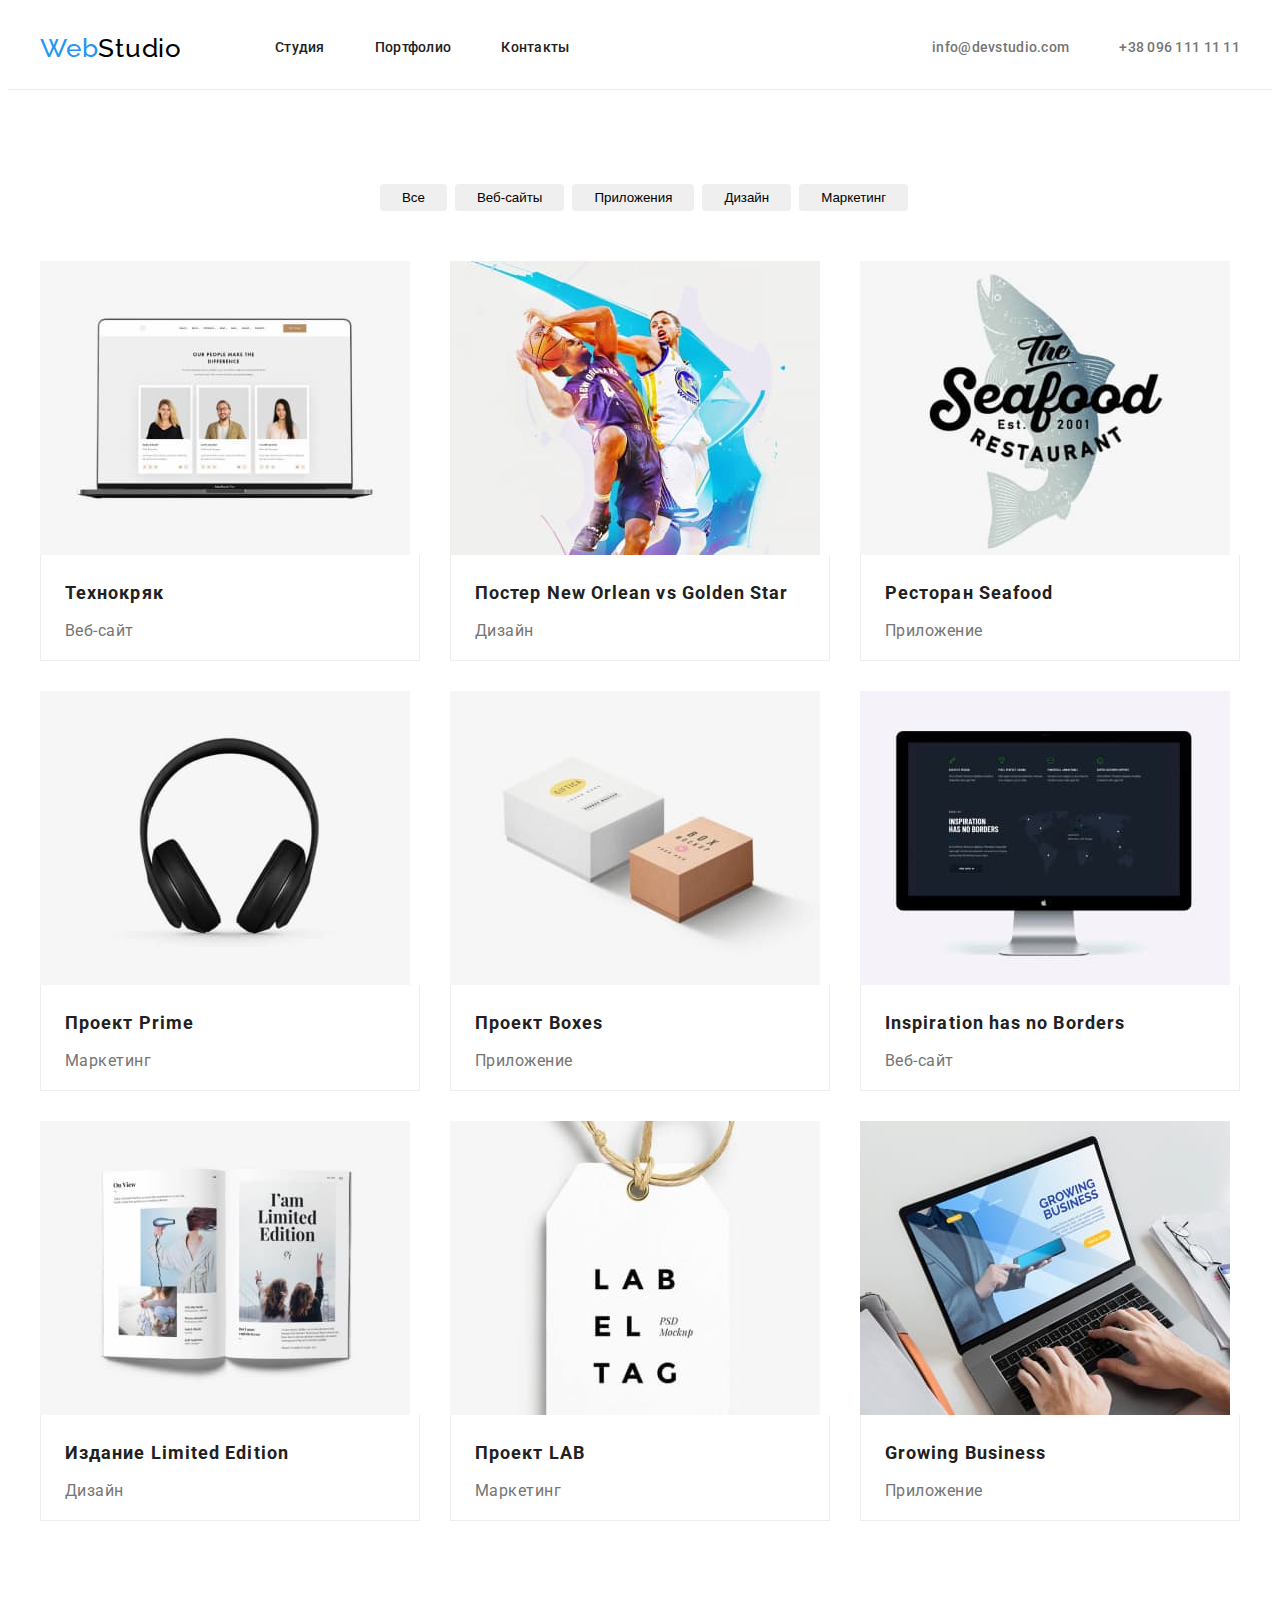
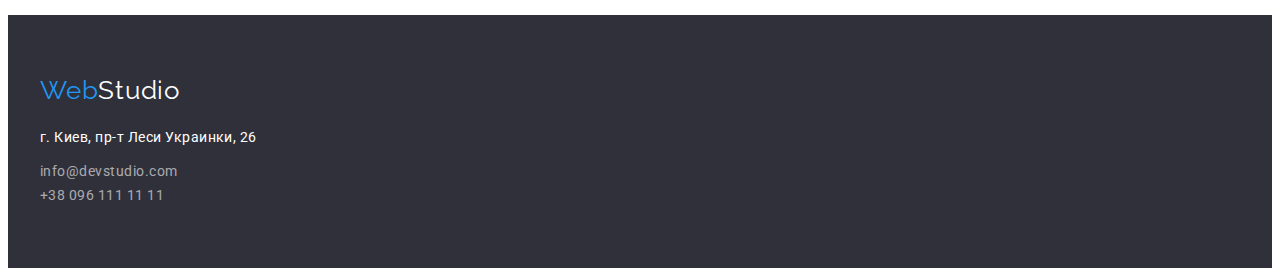
==== portfolio.html @ 27c7fae9 "20-03" ====
<!DOCTYPE html>
<html lang="ru">
<head>
    <meta charset="UTF-8">
    <meta http-equiv="X-UA-Compatible" content="IE=edge">
    <meta name="viewport" content="width=device-width, initial-scale=1.0">
    <title>Document</title>
    <link rel="stylesheet" href="https://cdnjs.cloudflare.com/ajax/libs/modern-normalize/1.0.0/modern-normalize.min.css"
        integrity="sha512-ISS7cAi1PEhQ8jnbJpJZMd29NlhNj4AWYyLOSp2CE/CsHxTCu+r+t0D2yoJudVrd0/8fTVPUVDzY5Tvli75u/g=="
        crossorigin="anonymous" />
    <link rel="preconnect" href="https://fonts.gstatic.com">
    <link href="https://fonts.googleapis.com/css2?family=Raleway:wght@700&family=Roboto:wght@400;500;700;900&display=swap"
        rel="stylesheet">
    <link rel="stylesheet" href="./css/style.css">
    
</head>
<body>
    <!--Шапка сайта-->
    <header class="header">
        <div class="container page-header">
            <!--Навигация-->
            <nav>
                <!--Логотип-->
                <a href="./index.html" class="logo-header"><span>Web</span>Studio</a>
                <ul class="site-nav">
                    <li><a href="./index.html" class="link">Студия</a></li>
                    <li><a href="./portfolio.html" class="link current">Портфолио</a></li>
                    <li><a href="" class="link">Контакты</a></li>
                </ul>
            </nav>
            <ul class="communication-header">
                <li><a href="mailto:info@devstudio.com" class="link">info@devstudio.com</a></li>
                <li><a href="tel:+380961111111" class="link">+38 096 111 11 11</a></li>
            </ul>
        </div>
    </header>
    <main>
        <!-- Секция Портфолио -->
        <h1 class="visually-hidden">Портфолио</h1>
        <!--Фильтр проектов-->
        <section class="portfoleo">
            <div class="container">
                <h2 class="visually-hidden">Фильтр проектов</h2>
                <ul class="portfoleo-filters-list">
                    <li class="portfoleo-filters-list-item">
                        <button type="button" class="portfoleo-button">Все</button>
                    </li>
                    <li class="portfoleo-filters-list-item">
                        <button type="button" class="portfoleo-button">Веб-сайты</button>
                    </li>
                    <li class="portfoleo-filters-list-item">
                        <button type="button" class="portfoleo-button">Приложения</button>
                    </li>
                    <li class="portfoleo-filters-list-item">
                        <button type="button" class="portfoleo-button">Дизайн</button>
                    </li>
                    <li class="portfoleo-filters-list-item">
                        <button type="button" class="portfoleo-button">Маркетинг</button>
                    </li>
                </ul>
                <!--Список проектов-->
                <h2 class="visually-hidden">Список проектов</h2>
                <ul class="portfoleo-project-list">
                    <li class="portfoleo-project-list-item">
                        <img src="./images/project/web-tekhnokryak.jpg" alt="На ноутбуке мужчина и две денщины" width="370">
                        <div class="portfoleo-project-wapper">
                            <h3 class="section-list">Технокряк</h3>
                            <p>Веб-сайт</p>
                        </div>
                    </li>
                    <li class="portfoleo-project-list-item">
                        <img src="./images/project/poster-basketball.jpg" alt="Двое мужчин играют в баскетбол" width="370">
                        <div class="portfoleo-project-wapper">
                            <h3 class="section-list">Постер New Orlean vs Golden Star</h3>
                            <p>Дизайн</p>
                        </div>
                    </li>
                    <li class="portfoleo-project-list-item">
                        <img src="./images/project/seafood.jpg" alt="Логотип ресторана Seafood" width="370">
                            <div class="portfoleo-project-wapper">
                            <h3 class="section-list">Ресторан Seafood</h3>
                        <p>Приложение</p>
                    </div>
                    </li>
                    <li class="portfoleo-project-list-item">
                        <img src="./images/project/project-prime.jpg" alt="Фотография наушников" width="370">
                        <div class="portfoleo-project-wapper">
                            <h3 class="section-list">Проект Prime</h3>
                            <p>Маркетинг</p>
                        </div>
                    </li>
                    <li class="portfoleo-project-list-item">
                        <img src="./images/project/project-boxes.jpg" alt="Две коробки с надписями" width="370">
                        <div class="portfoleo-project-wapper">
                            <h3 class="section-list">Проект Boxes</h3>
                            <p>Приложение</p>
                        </div>
                    </li>
                    <li class="portfoleo-project-list-item">
                        <img src="./images/project/web-inspiration.jpg" alt="Монитор с изображением страницы Веб-сайа" width="370">
                        <div class="portfoleo-project-wapper">
                            <h3 class="section-list">Inspiration has no Borders</h3>
                            <p>Веб-сайт</p>
                        </div>
                    </li>
                    <li class="portfoleo-project-list-item">
                        <img src="./images/project/limited-edition.jpg" alt="Разворот журнала" width="370">
                        <div class="portfoleo-project-wapper">
                            <h3 class="section-list">Издание Limited Edition</h3>
                            <p>Дизайн</p>
                        </div>
                    </li>
                    <li class="portfoleo-project-list-item">
                        <img src="./images/project/project-lab.jpg" alt="Изображение ярлыка" width="370">
                        <div class="portfoleo-project-wapper">
                            <h3 class="section-list">Проект LAB</h3>
                            <p>Маркетинг</p>
                        </div>
                    </li>
                    <li class="portfoleo-project-list-item">
                        <img src="./images/project/growing-business.jpg" alt="Человек работает на ноутбуке" width="370">
                        <div class="portfoleo-project-wapper">
                            <h3 class="section-list">Growing Business</h3>
                            <p>Приложение</p>
                        </div>
                    </li>
                </ul>
            </div>
        </section>
    </main>
    <!--Подвал сайта-->
    <footer>
        <div class="container">
        <!--Логотип-->
        <a href="./index.html" class="logo-footer"><span>Web</span>Studio</a>
        <address class="address">
            <p>г. Киев, пр-т Леси Украинки, 26</p>
            <ul class="communication-footer">
                <li><a href="mailto:info@devstudio.com" class="link">info@devstudio.com</a></li>
                <li><a href="tel:+380961111111" class="link">+38 096 111 11 11</a></li>
            </ul>
        </address>
        </div>
    </footer>
</body>
</html>
---- css/style.css ----
/* Основной цвет текста #757575 */
/* Вторичный цвет текста #212121 */
/* Синий цвет #2196F3 */
/* Белый цвет #FFFFFF */
/* Цвет ссылок футера rgba(255, 255, 255, 0.6) */
/* Вторичный цвет фона #F5F4FA */

:root {
  --primary-text-color: #757575;
  --primary-section-text-color: #ffffff;
  --primary-section-background-color: #2f303a;
  --footer-section-background-color: #2f303a;
  --title-text-color: #212121;
  --accent-color: #2196f3;
  --primary-background-color: #ffffff;
  --second-background-color: #f5f4fa;
  --logo-header-color: #000000;
  --logo-footer-color: #ffffff;
  --communication-footer-color: rgb(255, 255, 255, 0.6);
  --color-text-btn: #ffffff;
  --btn-hover-color: #188ce8;
}

/* Сброс стилей для h1-h6, p */
h1,
h2,
h3,
h4,
h5,
h6,
p {
  margin: 0;
}

/* Убираем маркеры из списков */
ul {
  list-style: none;
  margin: 0;
  padding: 0;
}

img {
  display: block;
}
body {
  /* Подгружаем шрифты */
  font-family: 'Roboto', sans-serif;
  letter-spacing: 0.03em;
  /* Основной цвет текста #757575 */
  color: var(--primary-text-color);

  /* Основной цвет фона #ffffff */
  background-color: var(---primary-background-color);
}

/* ==========Прячем ненужные заголовки */
.visually-hidden {
  position: absolute !important;
  clip: rect(1px 1px 1px 1px); /* IE6, IE7 */
  clip: rect(1px, 1px, 1px, 1px);
  padding: 0 !important;
  border: 0 !important;
  height: 1px !important;
  width: 1px !important;
  overflow: hidden;
}
/* ===Класс КОНТЕЙНЕР */
.container {
  width: 1200px;
  margin: 0 auto;
  padding: 0 15px;
}

.page-header,
.page-header nav,
.site-nav,
.communication-header {
  display: flex;
  align-items: center;
}
.page-header {
  justify-content: space-between;
  align-items: center;
  padding: 25px 0;
}

/* Задаем стиль для h2 */
.container h2 {
  font-weight: bold;
  font-size: 36px;
  line-height: 1.17;
  text-align: center;
}

/* ===Класс Секция */
.section {
  padding-top: 94px;
  padding-bottom: 94px;
}
/* =======================ШАПКА САЙТА========================= */
/* Шапка сайта */
.page-header {
  background-color: var(--header-background-color);
  font-weight: 500;
  font-size: 14px;
  line-height: 1.14;
  letter-spacing: 0.02em;
}

/* Логотип в шапке */

.logo-header {
  display: inline-block;
  font-family: 'Raleway', sans-serif;
  font-size: 26px;
  line-height: 1.19;
  letter-spacing: 0.03em;
  color: var(--logo-header-color); /* Черный цвет логотипа #000000 */
  text-decoration: none;
  margin-right: 93px;
}
.site-nav .link {
  display: inline-block;
  margin-right: 50px;
}
.communication-header .link {
  display: inline-block;
  margin-left: 50px;
}

.header {
  border-bottom: 1px solid #ececec;
}
.logo-header > span {
  color: var(--accent-color);
}

/* Навигация */

.site-nav .link {
  color: var(--title-text-color); /* Вторичный цвет текста #212121 */
  text-decoration: none;
}
.site-nav .link:hover,
.site-nav .link:focus {
  color: var(--accent-color); /* Синий цвет #2196F3 */
}
/* Активная страница */
.site-nav .link .current {
  color: var(--accent-color);
}
/* Коммуникация (шапка) */

.communication-header .link {
  text-decoration: none;
  color: currentColor;
}
.communication-header .link:hover,
.communication-header .link:focus {
  color: var(--accent-color); /* Синий цвет #2196F3 */
}
/* ================================================ */
/* ================ОСНОВНАЯ СТРАНИЦА================================ */
/* Основная секця */
.hero {
  background-color: var(--primary-section-background-color);
  padding: 200px 0;
}

.hero-title {
  font-weight: 900;
  font-size: 44px;
  line-height: 1.36;
  text-align: center;
  letter-spacing: 0.06em;
  text-transform: uppercase;
  color: var(--primary-section-text-color);
  max-width: 700px;
  margin: 0 auto;
  margin-bottom: 30px;
}

/* Свойство Кнопки (button)смотри в разделе "Кнопкм" */

/* Общее для секций (шрифты h2 h3) */
.section-title {
  color: var(--title-text-color); /* Вторичный цвет текста #212121 */
}
.section-list {
  color: var(--title-text-color); /* Вторичный цвет текста #212121 */
}
/* Секция  Особенности */

.container .feature-list {
  font-weight: bold;
  font-size: 14px;
  line-height: 1.14;
  display: flex;
  margin-left: -30px;
  margin-top: -30px;
}
.container .feature-list-item {
  width: calc(100% / 4 - 30px);
  margin-left: 30px;
  margin-top: 30px;
}
.feature p {
  font-size: 14px;
  line-height: 1.71;
  padding-top: 10px;
  font-family: Roboto;
}
.feature h3 {
  letter-spacing: 0.03em;
  text-transform: uppercase;
}

/* Секция  Чем мы занимаемся */
.container .business-list {
  display: flex;
  margin-left: -30px;
  margin-top: -30px;
  padding-top: 62px;
  padding-bottom: 50px;
}
.container .business-list-item {
  width: calc(100% / 3 - 30px);
  margin-left: 30px;
  margin-top: 30px;
}

/* Секция  Наша команда */
.command {
  background-color: var(--second-background-color);
}
.container .command-list {
  display: flex;
  margin-left: -30px;
  margin-top: -30px;
}

.command-wapper {
  display: block;
  padding-top: 30px;
  border-bottom: 2px solid #a5a5a9;
  border-radius: 5px;
  background-color: var(--primary-background-color);
}
.container .command-list-item {
  width: calc(100% / 4 - 30px);
  margin-left: 30px;
  margin-top: 30px;
}

.command h2 {
  margin-bottom: 50px;
}
.command h3 {
  font-weight: 500;
  font-size: 16px;
  line-height: 1.19;
  text-align: center;
  margin-bottom: 10px;
}
.command p {
  font-size: 16px;
  line-height: 1.19;
  text-align: center;
  margin-bottom: 30px;
}
/* ================================================ */
/* ===================ПОРТФОЛИО============================= */
/* Страница Портфолио */
.portfoleo {
  padding-top: 94px;
  padding-bottom: 94px;
}
/* Секция  Фильтр проектов */
.filters {
  font-weight: 500;
  font-size: 16px;
  line-height: 1.62;
  text-align: center;
}
.portfoleo-filters-list {
  display: flex;
  justify-content: center;
}

.portfoleo-filters-list-item {
  margin-left: 8px;
}
/* Секция  Список проектов */

.container .portfoleo-project-list {
  display: flex;
  flex-wrap: wrap;
  margin-left: -30px;
  margin-top: -30px;
  padding-top: 50px;
}
.container .portfoleo-project-list-item {
  width: calc(100% / 3 - 30px);
  margin-left: 30px;
  margin-top: 30px;
}
.portfoleo-project-wapper {
  display: block;
  /* flex-direction: column; */
  border: 1px solid #eeeeee;
  border-top: none;
  padding: 20px 24px;
}

.portfoleo-project-wapper h3 {
  font-weight: bold;
  font-size: 18px;
  line-height: 2;
  letter-spacing: 0.06em;
  margin-bottom: 10px;
}
.portfoleo-project p {
  font-size: 16px;
  line-height: 1.87;
  margin: 10px auto;
}

/* ================================================ */

/* ====================КНОПКИ САЙТА============================ */
/* Кнопки */
.button {
  font-family: inherit;
  cursor: pointer;
}
.hero-btn {
  font-weight: bold;
  font-size: 16px;
  line-height: 1.87;
  text-align: center;
  letter-spacing: 0.06em;
  color: var(--color-text-btn);
  background-color: var(--accent-color);
  margin: 0 auto;
  display: block;
  border-radius: 5px;
}
.hero-btn:hover,
.hero-btn:focus {
  color: var(--color-text-btn);
  background-color: var(--btn-hover-color);
}

.portfoleo-filters-list-item .portfoleo-button {
  border: none;
  color: var(title-text-color);
  background-color: var(second-background-colorolor);
  border-radius: 4px;
  padding: 6px 22px;
}
.portfoleo-filters-list-item .portfoleo-button:hover,
.portfoleo-filters-list-item .portfoleo-button:focus {
  color: var(--primary-section-text-color);
  background-color: var(--accent-color);
  cursor: pointer;
}
/* ================================================ */
/* ===================ПОДВАЛ САЙТА============================= */

/* Подвал сайта */
footer {
  color: var(--logo-footer-color);
  background-color: var(--footer-section-background-color);
}
footer .container {
  display: block;
  padding: 60px 0;
}
footer p {
  padding-bottom: 10px;
}
/* Логотип в подвале */
.logo-footer {
  font-family: 'Raleway', sans-serif;
  font-size: 26px;
  line-height: 1.19;
  letter-spacing: 0.03em;
  text-decoration: none;
  color: var(--logo-footer-color);
  -bottom: 20px;
}
.logo-footer > span {
  color: var(--accent-color);
}
.address {
  font-size: 14px;
  font-style: normal;
  line-height: 1.71;
  padding-top: 20px;
}
/* Коммуникация (подвал) */
.communication-footer .link {
  font-size: 14px;
  line-height: 1.71;
  color: var(--communication-footer-color);
  text-decoration: none;
}
.communication-footer .link:hover,
.communication-footer .link:focus {
  color: var(--accent-color); /* Синий цвет #2196F3 */
}
/* ================================================ */
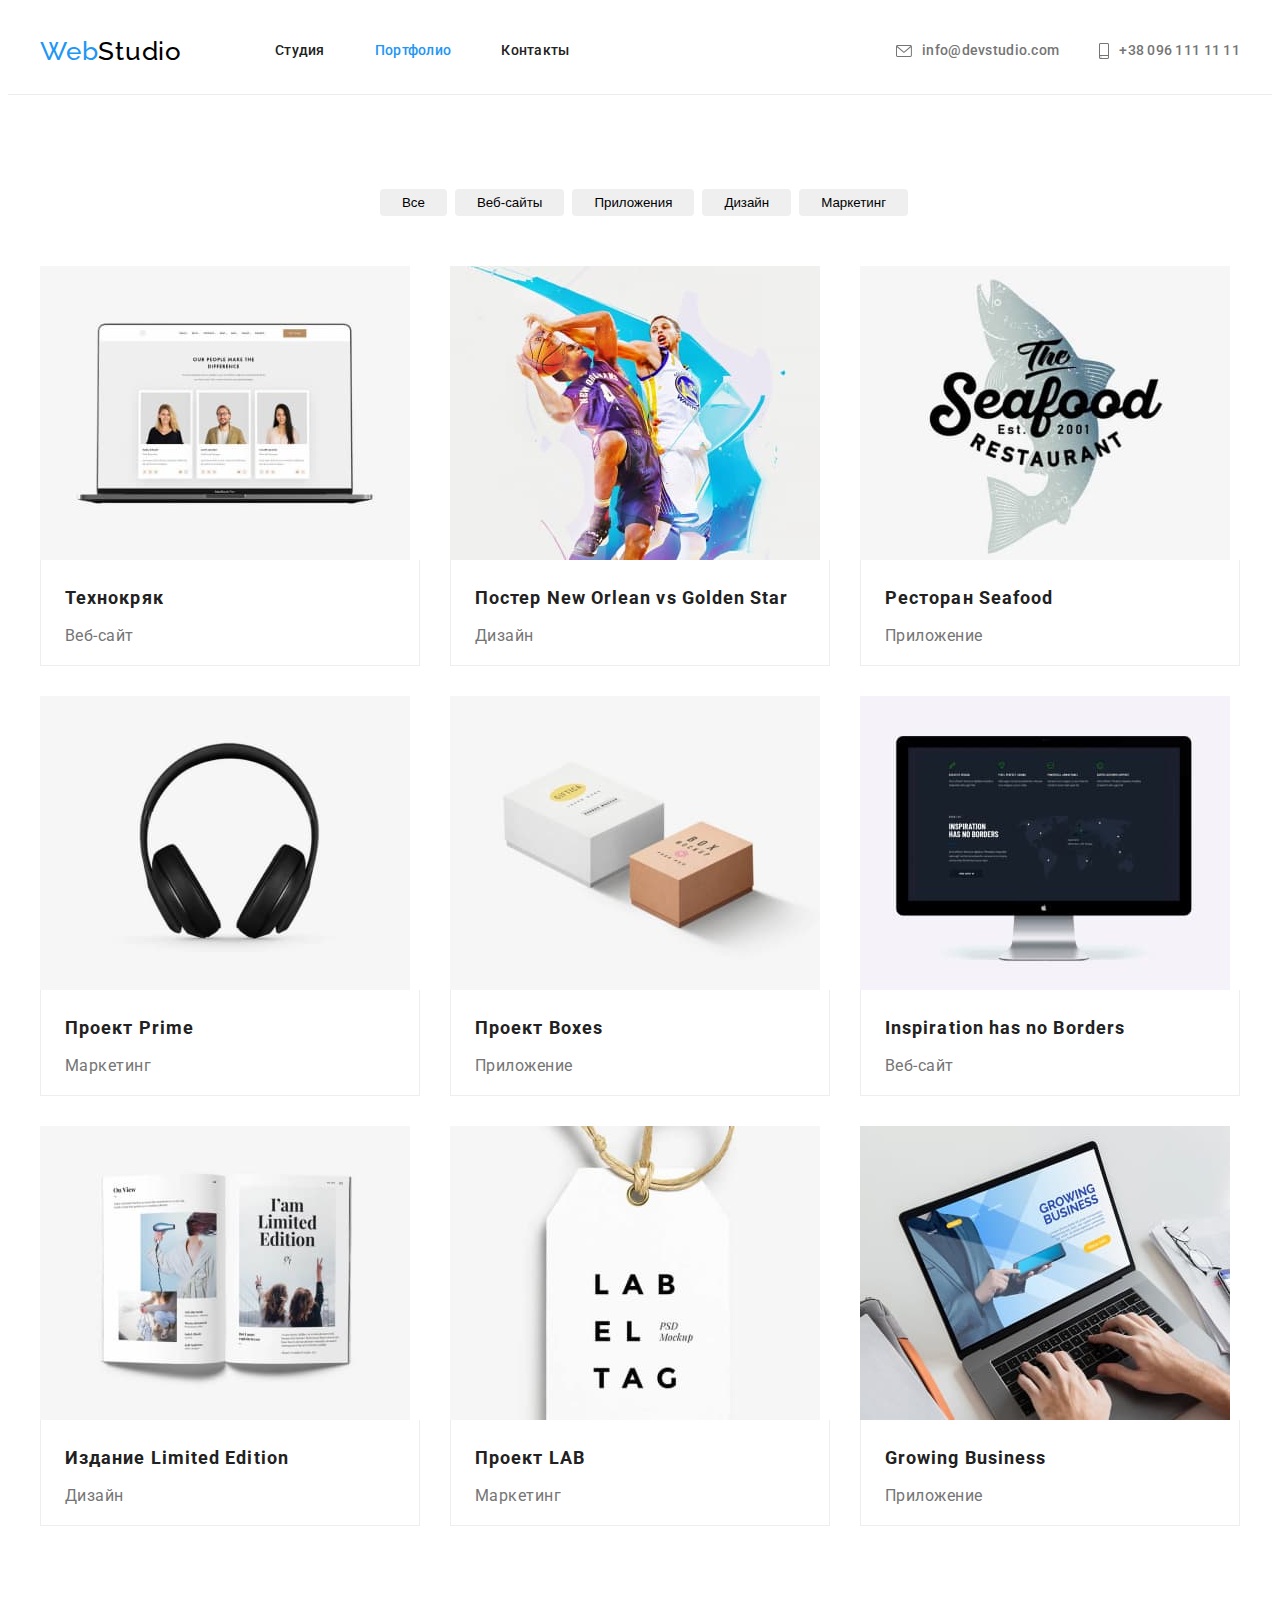
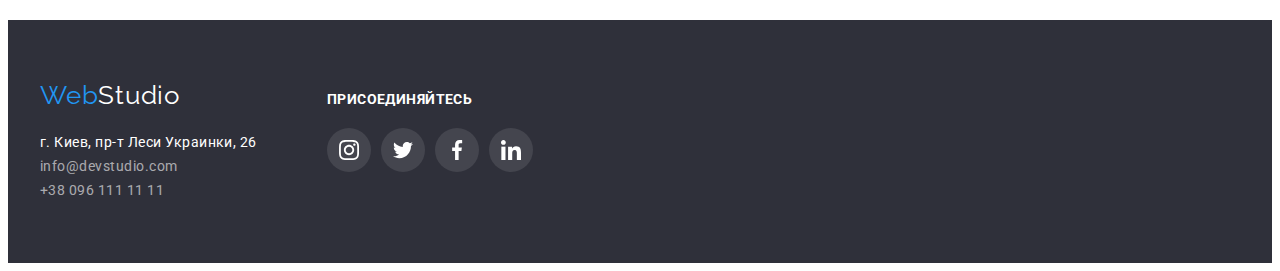
==== commit 72c5dc5a: "21-03" ====
--- a/portfolio.html
+++ b/portfolio.html
@@ -29,8 +29,22 @@
                 </ul>
             </nav>
             <ul class="communication-header">
-                <li><a href="mailto:info@devstudio.com" class="link">info@devstudio.com</a></li>
-                <li><a href="tel:+380961111111" class="link">+38 096 111 11 11</a></li>
+                <li>
+                    <div class="communication-header-container">
+                        <svg class="communication-header-icon" width="16" height="12">
+                            <use href="./images/icons.svg#icon-envelope"></use>
+                        </svg>
+                        <a href="mailto:info@devstudio.com" class="link">info@devstudio.com</a>
+                    </div>
+                </li>
+                <li>
+                    <div class="communication-header-container">
+                        <svg class="communication-header-icon" width="10" height="16">
+                            <use href="./images/icons.svg#icon-smartphone"></use>
+                        </svg>
+                        <a href="tel:+380961111111" class="link">+38 096 111 11 11</a>
+                    </div>
+                </li>
             </ul>
         </div>
     </header>
@@ -131,15 +145,46 @@
     <!--Подвал сайта-->
     <footer>
         <div class="container">
-        <!--Логотип-->
-        <a href="./index.html" class="logo-footer"><span>Web</span>Studio</a>
-        <address class="address">
-            <p>г. Киев, пр-т Леси Украинки, 26</p>
-            <ul class="communication-footer">
-                <li><a href="mailto:info@devstudio.com" class="link">info@devstudio.com</a></li>
-                <li><a href="tel:+380961111111" class="link">+38 096 111 11 11</a></li>
-            </ul>
-        </address>
+            <!--Логотип-->
+            <div class="footer-address">
+                <a href="./index.html" class="logo-footer"><span>Web</span>Studio</a>
+                <address class="address">
+                    <p>г. Киев, пр-т Леси Украинки, 26</p>
+                    <ul class="communication-footer">
+                        <li><a href="mailto:info@devstudio.com" class="link">info@devstudio.com</a></li>
+                        <li><a href="tel:+380961111111" class="link">+38 096 111 11 11</a></li>
+                    </ul>
+                </address>
+            </div>
+            <div class="footer-social">
+                <p>присоединяйтесь</p>
+                <ul class="footer-social-list">
+                    <li class="footer-social-list-item"><a href="https://www.instagram.com/" class="social-list-link">
+                            <svg class="footer-social-list-icon">
+                                <use href="./images/icons.svg#icon-instagram"></use>
+                            </svg>
+                        </a>
+                    </li>
+                    <li class="footer-social-list-item"><a href="https://twitter.com/" class="social-list-link">
+                            <svg class="footer-social-list-icon">
+                                <use href="./images/icons.svg#icon-twitter"></use>
+                            </svg>
+                        </a>
+                    </li>
+                    <li class="footer-social-list-item"><a href="" class="social-list-link">
+                            <svg class="footer-social-list-icon">
+                                <use href="./images/icons.svg#icon-facebook"></use>
+                            </svg>
+                        </a>
+                    </li>
+                    <li class="footer-social-list-item"><a href="https://www.linkedin.com/" class="social-list-link">
+                            <svg class="footer-social-list-icon">
+                                <use href="./images/icons.svg#icon-linkedin"></use>
+                            </svg>
+                        </a>
+                    </li>
+                </ul>
+            </div>
         </div>
     </footer>
 </body>
--- a/css/style.css
+++ b/css/style.css
@@ -10,6 +10,7 @@
   --primary-section-text-color: #ffffff;
   --primary-section-background-color: #2f303a;
   --footer-section-background-color: #2f303a;
+  --footer-social-background-color: rgba(255, 255, 255, 0.1);
   --title-text-color: #212121;
   --accent-color: #2196f3;
   --primary-background-color: #ffffff;
@@ -19,6 +20,9 @@
   --communication-footer-color: rgb(255, 255, 255, 0.6);
   --color-text-btn: #ffffff;
   --btn-hover-color: #188ce8;
+  --social-primary-color: #afb1b8;
+  --regular-client-link-primary-color: #afb1b8;
+  --social-second-color: #ffffff;
 }
 
 /* Сброс стилей для h1-h6, p */
@@ -123,10 +127,6 @@
   display: inline-block;
   margin-right: 50px;
 }
-.communication-header .link {
-  display: inline-block;
-  margin-left: 50px;
-}
 
 .header {
   border-bottom: 1px solid #ececec;
@@ -146,25 +146,52 @@
   color: var(--accent-color); /* Синий цвет #2196F3 */
 }
 /* Активная страница */
-.site-nav .link .current {
+.site-nav .link.current {
   color: var(--accent-color);
 }
 /* Коммуникация (шапка) */
 
+.communication-header li:not(:last-child) {
+  margin-right: 30px;
+}
 .communication-header .link {
+  display: flex;
+  align-items: center;
   text-decoration: none;
   color: currentColor;
+}
+.communication-header-container {
+  display: flex;
+  justify-content: center;
+  align-content: center;
+}
+.communication-header-container .link {
+  display: flex;
+  justify-content: center;
+  align-content: center;
+}
+.communication-header-icon {
+  margin: 10px;
 }
 .communication-header .link:hover,
 .communication-header .link:focus {
   color: var(--accent-color); /* Синий цвет #2196F3 */
 }
+
 /* ================================================ */
 /* ================ОСНОВНАЯ СТРАНИЦА================================ */
 /* Основная секця */
 .hero {
   background-color: var(--primary-section-background-color);
   padding: 200px 0;
+  background-image: linear-gradient(
+      rgba(47, 48, 58, 0.4),
+      rgba(47, 48, 58, 0.4)
+    ),
+    url(../images/bg.jpg);
+  background-repeat: no-repeat;
+  background-size: cover;
+  min-width: 1600px;
 }
 
 .hero-title {
@@ -199,6 +226,19 @@
   margin-left: -30px;
   margin-top: -30px;
 }
+.feature-logo {
+  display: flex;
+  width: 270px;
+  height: 120px;
+  background-color: var(--second-background-color);
+  margin-bottom: 30px;
+}
+.feature-logo-icon {
+  width: 70px;
+  height: 70px;
+  padding: auto;
+  margin: auto;
+}
 .container .feature-list-item {
   width: calc(100% / 4 - 30px);
   margin-left: 30px;
@@ -245,6 +285,8 @@
   border-bottom: 2px solid #a5a5a9;
   border-radius: 5px;
   background-color: var(--primary-background-color);
+  padding-left: 44px;
+  padding-right: 44px;
 }
 .container .command-list-item {
   width: calc(100% / 4 - 30px);
@@ -266,8 +308,68 @@
   font-size: 16px;
   line-height: 1.19;
   text-align: center;
+  margin-bottom: 16px;
+}
+.social-list {
+  display: flex;
+  justify-content: space-between;
+}
+.social-list-link {
+  display: flex;
+  width: 44px;
+  height: 44px;
+  border-radius: 50%;
+  justify-content: center;
+  align-items: center;
   margin-bottom: 30px;
 }
+.social-list-icon {
+  width: 20px;
+  height: 20px;
+  fill: var(--social-primary-color);
+}
+.social-list-link:hover .social-list-icon,
+.social-list-link:focus .social-list-icon {
+  fill: var(--social-second-color);
+}
+.social-list-link:hover,
+.social-list-link:focus {
+  background-color: var(--accent-color);
+}
+
+/* Постоянные клиенты */
+.regular-client-list {
+  display: flex;
+  justify-content: space-between;
+}
+.regular-client-container {
+  display: flex;
+  width: 170px;
+  height: 90px;
+  justify-content: center;
+  align-items: center;
+  border: 10px;
+  border-color: var(--regular-client-link-primary-color);
+  border-radius: 4px;
+}
+.regular-client-list-item {
+  display: block;
+  width: 170px;
+  height: 90px;
+  border-radius: 50%;
+  justify-content: center;
+  align-items: center;
+  margin-bottom: 30px;
+}
+/* display: flex;
+  width: 170px;
+  padding: 90px;
+  justify-content: center;
+  align-items: center;
+  border: 1px;
+  border-color: var(--regular-client-link-primary-color);
+  border-radius: 4px;
+} */
 /* ================================================ */
 /* ===================ПОРТФОЛИО============================= */
 /* Страница Портфолио */
@@ -304,9 +406,13 @@
   margin-left: 30px;
   margin-top: 30px;
 }
+.portfoleo-project-list-item:hover {
+  box-shadow: 0px 4px 4px 0px #bfbfbf, 0px 4px 4px 0px #f0f0f0,
+    1px 4px 6px 0px #d9d9d9;
+  cursor: pointer;
+}
 .portfoleo-project-wapper {
   display: block;
-  /* flex-direction: column; */
   border: 1px solid #eeeeee;
   border-top: none;
   padding: 20px 24px;
@@ -373,12 +479,12 @@
   background-color: var(--footer-section-background-color);
 }
 footer .container {
-  display: block;
+  display: flex;
   padding: 60px 0;
 }
-footer p {
+/* footer p {
   padding-bottom: 10px;
-}
+} */
 /* Логотип в подвале */
 .logo-footer {
   font-family: 'Raleway', sans-serif;
@@ -399,14 +505,52 @@
   padding-top: 20px;
 }
 /* Коммуникация (подвал) */
+footer {
+  display: flex;
+  justify-content: flex-start;
+}
 .communication-footer .link {
   font-size: 14px;
   line-height: 1.71;
   color: var(--communication-footer-color);
   text-decoration: none;
+  padding-top: 10px;
 }
 .communication-footer .link:hover,
 .communication-footer .link:focus {
   color: var(--accent-color); /* Синий цвет #2196F3 */
 }
+.footer-social {
+  display: flex;
+  flex-direction: column;
+  width: 206px;
+  height: 80px;
+  margin-left: 70px;
+  margin-top: 12px;
+}
+.footer-social p {
+  font-weight: bold;
+  font-size: 14px;
+  line-height: 1.14;
+  letter-spacing: 0.03em;
+  text-transform: uppercase;
+  color: var(--primary-section-text-color);
+  margin-bottom: 20px;
+}
+.footer-social-list {
+  display: flex;
+  justify-content: space-between;
+  align-items: center;
+}
+.footer-social-list-item {
+  width: 44px;
+  height: 44px;
+  background-color: var(--footer-social-background-color);
+  border-radius: 50%;
+}
+.footer-social-list-icon {
+  width: 20px;
+  height: 20px;
+  fill: var(--logo-footer-color);
+}
 /* ================================================ */
